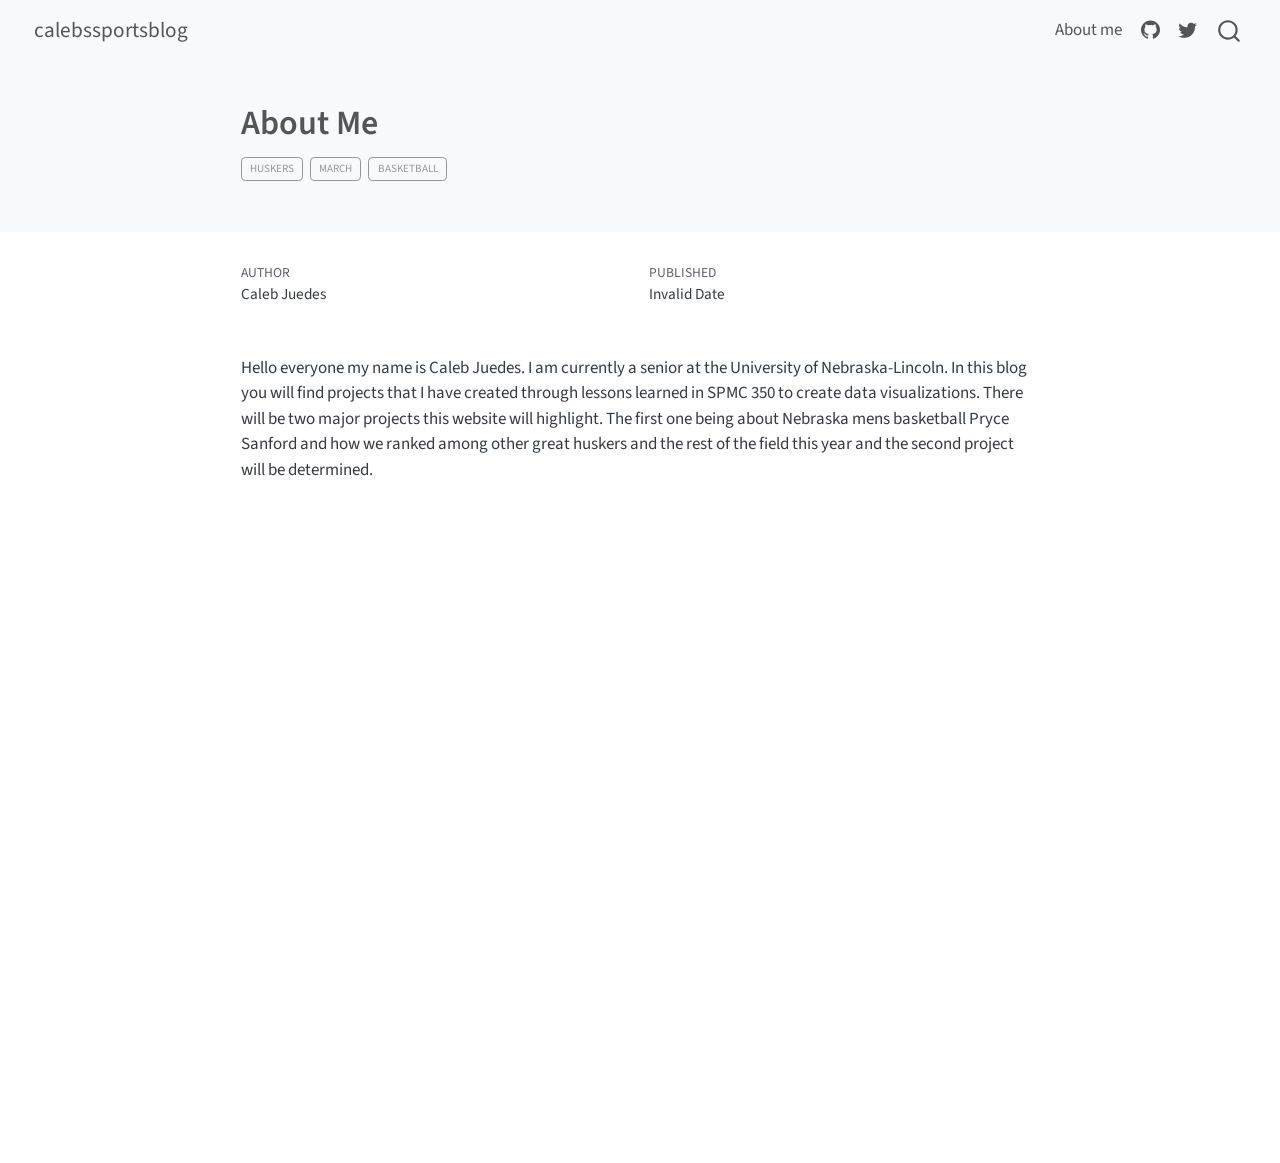
==== posts/index.html @ 45472164 "changes made" ====
<!DOCTYPE html>
<html xmlns="http://www.w3.org/1999/xhtml" lang="en" xml:lang="en"><head>

<meta charset="utf-8">
<meta name="generator" content="quarto-1.8.25">

<meta name="viewport" content="width=device-width, initial-scale=1.0, user-scalable=yes">

<meta name="author" content="Caleb Juedes">

<title>About Me – calebssportsblog</title>
<style>
code{white-space: pre-wrap;}
span.smallcaps{font-variant: small-caps;}
div.columns{display: flex; gap: min(4vw, 1.5em);}
div.column{flex: auto; overflow-x: auto;}
div.hanging-indent{margin-left: 1.5em; text-indent: -1.5em;}
ul.task-list{list-style: none;}
ul.task-list li input[type="checkbox"] {
  width: 0.8em;
  margin: 0 0.8em 0.2em -1em; /* quarto-specific, see https://github.com/quarto-dev/quarto-cli/issues/4556 */ 
  vertical-align: middle;
}
</style>


<script src="../site_libs/quarto-nav/quarto-nav.js"></script>
<script src="../site_libs/quarto-nav/headroom.min.js"></script>
<script src="../site_libs/clipboard/clipboard.min.js"></script>
<script src="../site_libs/quarto-search/autocomplete.umd.js"></script>
<script src="../site_libs/quarto-search/fuse.min.js"></script>
<script src="../site_libs/quarto-search/quarto-search.js"></script>
<meta name="quarto:offset" content="../">
<script src="../site_libs/quarto-html/quarto.js" type="module"></script>
<script src="../site_libs/quarto-html/tabsets/tabsets.js" type="module"></script>
<script src="../site_libs/quarto-html/axe/axe-check.js" type="module"></script>
<script src="../site_libs/quarto-html/popper.min.js"></script>
<script src="../site_libs/quarto-html/tippy.umd.min.js"></script>
<script src="../site_libs/quarto-html/anchor.min.js"></script>
<link href="../site_libs/quarto-html/tippy.css" rel="stylesheet">
<link href="../site_libs/quarto-html/quarto-syntax-highlighting-7b89279ff1a6dce999919e0e67d4d9ec.css" rel="stylesheet" id="quarto-text-highlighting-styles">
<script src="../site_libs/bootstrap/bootstrap.min.js"></script>
<link href="../site_libs/bootstrap/bootstrap-icons.css" rel="stylesheet">
<link href="../site_libs/bootstrap/bootstrap-5b4ad623e5705c0698d39aec6f10cf02.min.css" rel="stylesheet" append-hash="true" id="quarto-bootstrap" data-mode="light">
<script id="quarto-search-options" type="application/json">{
  "location": "navbar",
  "copy-button": false,
  "collapse-after": 3,
  "panel-placement": "end",
  "type": "overlay",
  "limit": 50,
  "keyboard-shortcut": [
    "f",
    "/",
    "s"
  ],
  "show-item-context": false,
  "language": {
    "search-no-results-text": "No results",
    "search-matching-documents-text": "matching documents",
    "search-copy-link-title": "Copy link to search",
    "search-hide-matches-text": "Hide additional matches",
    "search-more-match-text": "more match in this document",
    "search-more-matches-text": "more matches in this document",
    "search-clear-button-title": "Clear",
    "search-text-placeholder": "",
    "search-detached-cancel-button-title": "Cancel",
    "search-submit-button-title": "Submit",
    "search-label": "Search"
  }
}</script>


<link rel="stylesheet" href="../styles.css">
</head>

<body class="nav-fixed fullcontent quarto-light">

<div id="quarto-search-results"></div>
  <header id="quarto-header" class="headroom fixed-top quarto-banner">
    <nav class="navbar navbar-expand-lg " data-bs-theme="dark">
      <div class="navbar-container container-fluid">
      <div class="navbar-brand-container mx-auto">
    <a href="../index.html" class="navbar-brand navbar-brand-logo">
    </a>
    <a class="navbar-brand" href="../index.html">
    <span class="navbar-title">calebssportsblog</span>
    </a>
  </div>
            <div id="quarto-search" class="" title="Search"></div>
          <button class="navbar-toggler" type="button" data-bs-toggle="collapse" data-bs-target="#navbarCollapse" aria-controls="navbarCollapse" role="menu" aria-expanded="false" aria-label="Toggle navigation" onclick="if (window.quartoToggleHeadroom) { window.quartoToggleHeadroom(); }">
  <span class="navbar-toggler-icon"></span>
</button>
          <div class="collapse navbar-collapse" id="navbarCollapse">
            <ul class="navbar-nav navbar-nav-scroll ms-auto">
  <li class="nav-item">
    <a class="nav-link" href="../about.html"> 
<span class="menu-text">About me</span></a>
  </li>  
  <li class="nav-item compact">
    <a class="nav-link" href="https://github.com/"> <i class="bi bi-github" role="img">
</i> 
<span class="menu-text"></span></a>
  </li>  
  <li class="nav-item compact">
    <a class="nav-link" href="https://twitter.com"> <i class="bi bi-twitter" role="img">
</i> 
<span class="menu-text"></span></a>
  </li>  
</ul>
          </div> <!-- /navcollapse -->
            <div class="quarto-navbar-tools">
</div>
      </div> <!-- /container-fluid -->
    </nav>
</header>
<!-- content -->
<header id="title-block-header" class="quarto-title-block default page-columns page-full">
  <div class="quarto-title-banner page-columns page-full">
    <div class="quarto-title column-body">
      <h1 class="title">About Me</h1>
                                <div class="quarto-categories">
                <div class="quarto-category">huskers</div>
                <div class="quarto-category">march</div>
                <div class="quarto-category">basketball</div>
              </div>
                  </div>
  </div>
    
  
  <div class="quarto-title-meta">

      <div>
      <div class="quarto-title-meta-heading">Author</div>
      <div class="quarto-title-meta-contents">
               <p>Caleb Juedes </p>
            </div>
    </div>
      
      <div>
      <div class="quarto-title-meta-heading">Published</div>
      <div class="quarto-title-meta-contents">
        <p class="date">Invalid Date</p>
      </div>
    </div>
    
      
    </div>
    
  
  </header><div id="quarto-content" class="quarto-container page-columns page-rows-contents page-layout-article page-navbar">
<!-- sidebar -->
<!-- margin-sidebar -->
    
<!-- main -->
<main class="content quarto-banner-title-block" id="quarto-document-content">





<p>Hello everyone my name is Caleb Juedes. I am currently a senior at the University of Nebraska-Lincoln. In this blog you will find projects that I have created through lessons learned in SPMC 350 to create data visualizations. There will be two major projects this website will highlight. The first one being about Nebraska mens basketball Pryce Sanford and how we ranked among other great huskers and the rest of the field this year and the second project will be determined.</p>



</main> <!-- /main -->
<script id="quarto-html-after-body" type="application/javascript">
  window.document.addEventListener("DOMContentLoaded", function (event) {
    const icon = "";
    const anchorJS = new window.AnchorJS();
    anchorJS.options = {
      placement: 'right',
      icon: icon
    };
    anchorJS.add('.anchored');
    const isCodeAnnotation = (el) => {
      for (const clz of el.classList) {
        if (clz.startsWith('code-annotation-')) {                     
          return true;
        }
      }
      return false;
    }
    const onCopySuccess = function(e) {
      // button target
      const button = e.trigger;
      // don't keep focus
      button.blur();
      // flash "checked"
      button.classList.add('code-copy-button-checked');
      var currentTitle = button.getAttribute("title");
      button.setAttribute("title", "Copied!");
      let tooltip;
      if (window.bootstrap) {
        button.setAttribute("data-bs-toggle", "tooltip");
        button.setAttribute("data-bs-placement", "left");
        button.setAttribute("data-bs-title", "Copied!");
        tooltip = new bootstrap.Tooltip(button, 
          { trigger: "manual", 
            customClass: "code-copy-button-tooltip",
            offset: [0, -8]});
        tooltip.show();    
      }
      setTimeout(function() {
        if (tooltip) {
          tooltip.hide();
          button.removeAttribute("data-bs-title");
          button.removeAttribute("data-bs-toggle");
          button.removeAttribute("data-bs-placement");
        }
        button.setAttribute("title", currentTitle);
        button.classList.remove('code-copy-button-checked');
      }, 1000);
      // clear code selection
      e.clearSelection();
    }
    const getTextToCopy = function(trigger) {
      const outerScaffold = trigger.parentElement.cloneNode(true);
      const codeEl = outerScaffold.querySelector('code');
      for (const childEl of codeEl.children) {
        if (isCodeAnnotation(childEl)) {
          childEl.remove();
        }
      }
      return codeEl.innerText;
    }
    const clipboard = new window.ClipboardJS('.code-copy-button:not([data-in-quarto-modal])', {
      text: getTextToCopy
    });
    clipboard.on('success', onCopySuccess);
    if (window.document.getElementById('quarto-embedded-source-code-modal')) {
      const clipboardModal = new window.ClipboardJS('.code-copy-button[data-in-quarto-modal]', {
        text: getTextToCopy,
        container: window.document.getElementById('quarto-embedded-source-code-modal')
      });
      clipboardModal.on('success', onCopySuccess);
    }
      var localhostRegex = new RegExp(/^(?:http|https):\/\/localhost\:?[0-9]*\//);
      var mailtoRegex = new RegExp(/^mailto:/);
        var filterRegex = new RegExp("https:\/\/Calebjuedes26\.github\.io# you must change this appropriately for RSS feeds to work properly");
      var isInternal = (href) => {
          return filterRegex.test(href) || localhostRegex.test(href) || mailtoRegex.test(href);
      }
      // Inspect non-navigation links and adorn them if external
     var links = window.document.querySelectorAll('a[href]:not(.nav-link):not(.navbar-brand):not(.toc-action):not(.sidebar-link):not(.sidebar-item-toggle):not(.pagination-link):not(.no-external):not([aria-hidden]):not(.dropdown-item):not(.quarto-navigation-tool):not(.about-link)');
      for (var i=0; i<links.length; i++) {
        const link = links[i];
        if (!isInternal(link.href)) {
          // undo the damage that might have been done by quarto-nav.js in the case of
          // links that we want to consider external
          if (link.dataset.originalHref !== undefined) {
            link.href = link.dataset.originalHref;
          }
        }
      }
    function tippyHover(el, contentFn, onTriggerFn, onUntriggerFn) {
      const config = {
        allowHTML: true,
        maxWidth: 500,
        delay: 100,
        arrow: false,
        appendTo: function(el) {
            return el.parentElement;
        },
        interactive: true,
        interactiveBorder: 10,
        theme: 'quarto',
        placement: 'bottom-start',
      };
      if (contentFn) {
        config.content = contentFn;
      }
      if (onTriggerFn) {
        config.onTrigger = onTriggerFn;
      }
      if (onUntriggerFn) {
        config.onUntrigger = onUntriggerFn;
      }
      window.tippy(el, config); 
    }
    const noterefs = window.document.querySelectorAll('a[role="doc-noteref"]');
    for (var i=0; i<noterefs.length; i++) {
      const ref = noterefs[i];
      tippyHover(ref, function() {
        // use id or data attribute instead here
        let href = ref.getAttribute('data-footnote-href') || ref.getAttribute('href');
        try { href = new URL(href).hash; } catch {}
        const id = href.replace(/^#\/?/, "");
        const note = window.document.getElementById(id);
        if (note) {
          return note.innerHTML;
        } else {
          return "";
        }
      });
    }
    const xrefs = window.document.querySelectorAll('a.quarto-xref');
    const processXRef = (id, note) => {
      // Strip column container classes
      const stripColumnClz = (el) => {
        el.classList.remove("page-full", "page-columns");
        if (el.children) {
          for (const child of el.children) {
            stripColumnClz(child);
          }
        }
      }
      stripColumnClz(note)
      if (id === null || id.startsWith('sec-')) {
        // Special case sections, only their first couple elements
        const container = document.createElement("div");
        if (note.children && note.children.length > 2) {
          container.appendChild(note.children[0].cloneNode(true));
          for (let i = 1; i < note.children.length; i++) {
            const child = note.children[i];
            if (child.tagName === "P" && child.innerText === "") {
              continue;
            } else {
              container.appendChild(child.cloneNode(true));
              break;
            }
          }
          if (window.Quarto?.typesetMath) {
            window.Quarto.typesetMath(container);
          }
          return container.innerHTML
        } else {
          if (window.Quarto?.typesetMath) {
            window.Quarto.typesetMath(note);
          }
          return note.innerHTML;
        }
      } else {
        // Remove any anchor links if they are present
        const anchorLink = note.querySelector('a.anchorjs-link');
        if (anchorLink) {
          anchorLink.remove();
        }
        if (window.Quarto?.typesetMath) {
          window.Quarto.typesetMath(note);
        }
        if (note.classList.contains("callout")) {
          return note.outerHTML;
        } else {
          return note.innerHTML;
        }
      }
    }
    for (var i=0; i<xrefs.length; i++) {
      const xref = xrefs[i];
      tippyHover(xref, undefined, function(instance) {
        instance.disable();
        let url = xref.getAttribute('href');
        let hash = undefined; 
        if (url.startsWith('#')) {
          hash = url;
        } else {
          try { hash = new URL(url).hash; } catch {}
        }
        if (hash) {
          const id = hash.replace(/^#\/?/, "");
          const note = window.document.getElementById(id);
          if (note !== null) {
            try {
              const html = processXRef(id, note.cloneNode(true));
              instance.setContent(html);
            } finally {
              instance.enable();
              instance.show();
            }
          } else {
            // See if we can fetch this
            fetch(url.split('#')[0])
            .then(res => res.text())
            .then(html => {
              const parser = new DOMParser();
              const htmlDoc = parser.parseFromString(html, "text/html");
              const note = htmlDoc.getElementById(id);
              if (note !== null) {
                const html = processXRef(id, note);
                instance.setContent(html);
              } 
            }).finally(() => {
              instance.enable();
              instance.show();
            });
          }
        } else {
          // See if we can fetch a full url (with no hash to target)
          // This is a special case and we should probably do some content thinning / targeting
          fetch(url)
          .then(res => res.text())
          .then(html => {
            const parser = new DOMParser();
            const htmlDoc = parser.parseFromString(html, "text/html");
            const note = htmlDoc.querySelector('main.content');
            if (note !== null) {
              // This should only happen for chapter cross references
              // (since there is no id in the URL)
              // remove the first header
              if (note.children.length > 0 && note.children[0].tagName === "HEADER") {
                note.children[0].remove();
              }
              const html = processXRef(null, note);
              instance.setContent(html);
            } 
          }).finally(() => {
            instance.enable();
            instance.show();
          });
        }
      }, function(instance) {
      });
    }
        let selectedAnnoteEl;
        const selectorForAnnotation = ( cell, annotation) => {
          let cellAttr = 'data-code-cell="' + cell + '"';
          let lineAttr = 'data-code-annotation="' +  annotation + '"';
          const selector = 'span[' + cellAttr + '][' + lineAttr + ']';
          return selector;
        }
        const selectCodeLines = (annoteEl) => {
          const doc = window.document;
          const targetCell = annoteEl.getAttribute("data-target-cell");
          const targetAnnotation = annoteEl.getAttribute("data-target-annotation");
          const annoteSpan = window.document.querySelector(selectorForAnnotation(targetCell, targetAnnotation));
          const lines = annoteSpan.getAttribute("data-code-lines").split(",");
          const lineIds = lines.map((line) => {
            return targetCell + "-" + line;
          })
          let top = null;
          let height = null;
          let parent = null;
          if (lineIds.length > 0) {
              //compute the position of the single el (top and bottom and make a div)
              const el = window.document.getElementById(lineIds[0]);
              top = el.offsetTop;
              height = el.offsetHeight;
              parent = el.parentElement.parentElement;
            if (lineIds.length > 1) {
              const lastEl = window.document.getElementById(lineIds[lineIds.length - 1]);
              const bottom = lastEl.offsetTop + lastEl.offsetHeight;
              height = bottom - top;
            }
            if (top !== null && height !== null && parent !== null) {
              // cook up a div (if necessary) and position it 
              let div = window.document.getElementById("code-annotation-line-highlight");
              if (div === null) {
                div = window.document.createElement("div");
                div.setAttribute("id", "code-annotation-line-highlight");
                div.style.position = 'absolute';
                parent.appendChild(div);
              }
              div.style.top = top - 2 + "px";
              div.style.height = height + 4 + "px";
              div.style.left = 0;
              let gutterDiv = window.document.getElementById("code-annotation-line-highlight-gutter");
              if (gutterDiv === null) {
                gutterDiv = window.document.createElement("div");
                gutterDiv.setAttribute("id", "code-annotation-line-highlight-gutter");
                gutterDiv.style.position = 'absolute';
                const codeCell = window.document.getElementById(targetCell);
                const gutter = codeCell.querySelector('.code-annotation-gutter');
                gutter.appendChild(gutterDiv);
              }
              gutterDiv.style.top = top - 2 + "px";
              gutterDiv.style.height = height + 4 + "px";
            }
            selectedAnnoteEl = annoteEl;
          }
        };
        const unselectCodeLines = () => {
          const elementsIds = ["code-annotation-line-highlight", "code-annotation-line-highlight-gutter"];
          elementsIds.forEach((elId) => {
            const div = window.document.getElementById(elId);
            if (div) {
              div.remove();
            }
          });
          selectedAnnoteEl = undefined;
        };
          // Handle positioning of the toggle
      window.addEventListener(
        "resize",
        throttle(() => {
          elRect = undefined;
          if (selectedAnnoteEl) {
            selectCodeLines(selectedAnnoteEl);
          }
        }, 10)
      );
      function throttle(fn, ms) {
      let throttle = false;
      let timer;
        return (...args) => {
          if(!throttle) { // first call gets through
              fn.apply(this, args);
              throttle = true;
          } else { // all the others get throttled
              if(timer) clearTimeout(timer); // cancel #2
              timer = setTimeout(() => {
                fn.apply(this, args);
                timer = throttle = false;
              }, ms);
          }
        };
      }
        // Attach click handler to the DT
        const annoteDls = window.document.querySelectorAll('dt[data-target-cell]');
        for (const annoteDlNode of annoteDls) {
          annoteDlNode.addEventListener('click', (event) => {
            const clickedEl = event.target;
            if (clickedEl !== selectedAnnoteEl) {
              unselectCodeLines();
              const activeEl = window.document.querySelector('dt[data-target-cell].code-annotation-active');
              if (activeEl) {
                activeEl.classList.remove('code-annotation-active');
              }
              selectCodeLines(clickedEl);
              clickedEl.classList.add('code-annotation-active');
            } else {
              // Unselect the line
              unselectCodeLines();
              clickedEl.classList.remove('code-annotation-active');
            }
          });
        }
    const findCites = (el) => {
      const parentEl = el.parentElement;
      if (parentEl) {
        const cites = parentEl.dataset.cites;
        if (cites) {
          return {
            el,
            cites: cites.split(' ')
          };
        } else {
          return findCites(el.parentElement)
        }
      } else {
        return undefined;
      }
    };
    var bibliorefs = window.document.querySelectorAll('a[role="doc-biblioref"]');
    for (var i=0; i<bibliorefs.length; i++) {
      const ref = bibliorefs[i];
      const citeInfo = findCites(ref);
      if (citeInfo) {
        tippyHover(citeInfo.el, function() {
          var popup = window.document.createElement('div');
          citeInfo.cites.forEach(function(cite) {
            var citeDiv = window.document.createElement('div');
            citeDiv.classList.add('hanging-indent');
            citeDiv.classList.add('csl-entry');
            var biblioDiv = window.document.getElementById('ref-' + cite);
            if (biblioDiv) {
              citeDiv.innerHTML = biblioDiv.innerHTML;
            }
            popup.appendChild(citeDiv);
          });
          return popup.innerHTML;
        });
      }
    }
  });
  </script>
</div> <!-- /content -->




</body></html>
---- site_libs/quarto-html/tippy.css ----
.tippy-box[data-animation=fade][data-state=hidden]{opacity:0}[data-tippy-root]{max-width:calc(100vw - 10px)}.tippy-box{position:relative;background-color:#333;color:#fff;border-radius:4px;font-size:14px;line-height:1.4;white-space:normal;outline:0;transition-property:transform,visibility,opacity}.tippy-box[data-placement^=top]>.tippy-arrow{bottom:0}.tippy-box[data-placement^=top]>.tippy-arrow:before{bottom:-7px;left:0;border-width:8px 8px 0;border-top-color:initial;transform-origin:center top}.tippy-box[data-placement^=bottom]>.tippy-arrow{top:0}.tippy-box[data-placement^=bottom]>.tippy-arrow:before{top:-7px;left:0;border-width:0 8px 8px;border-bottom-color:initial;transform-origin:center bottom}.tippy-box[data-placement^=left]>.tippy-arrow{right:0}.tippy-box[data-placement^=left]>.tippy-arrow:before{border-width:8px 0 8px 8px;border-left-color:initial;right:-7px;transform-origin:center left}.tippy-box[data-placement^=right]>.tippy-arrow{left:0}.tippy-box[data-placement^=right]>.tippy-arrow:before{left:-7px;border-width:8px 8px 8px 0;border-right-color:initial;transform-origin:center right}.tippy-box[data-inertia][data-state=visible]{transition-timing-function:cubic-bezier(.54,1.5,.38,1.11)}.tippy-arrow{width:16px;height:16px;color:#333}.tippy-arrow:before{content:"";position:absolute;border-color:transparent;border-style:solid}.tippy-content{position:relative;padding:5px 9px;z-index:1}
---- site_libs/quarto-html/quarto-syntax-highlighting-7b89279ff1a6dce999919e0e67d4d9ec.css ----
/* quarto syntax highlight colors */
:root {
  --quarto-hl-ot-color: #003B4F;
  --quarto-hl-at-color: #657422;
  --quarto-hl-ss-color: #20794D;
  --quarto-hl-an-color: #5E5E5E;
  --quarto-hl-fu-color: #4758AB;
  --quarto-hl-st-color: #20794D;
  --quarto-hl-cf-color: #003B4F;
  --quarto-hl-op-color: #5E5E5E;
  --quarto-hl-er-color: #AD0000;
  --quarto-hl-bn-color: #AD0000;
  --quarto-hl-al-color: #AD0000;
  --quarto-hl-va-color: #111111;
  --quarto-hl-bu-color: inherit;
  --quarto-hl-ex-color: inherit;
  --quarto-hl-pp-color: #AD0000;
  --quarto-hl-in-color: #5E5E5E;
  --quarto-hl-vs-color: #20794D;
  --quarto-hl-wa-color: #5E5E5E;
  --quarto-hl-do-color: #5E5E5E;
  --quarto-hl-im-color: #00769E;
  --quarto-hl-ch-color: #20794D;
  --quarto-hl-dt-color: #AD0000;
  --quarto-hl-fl-color: #AD0000;
  --quarto-hl-co-color: #5E5E5E;
  --quarto-hl-cv-color: #5E5E5E;
  --quarto-hl-cn-color: #8f5902;
  --quarto-hl-sc-color: #5E5E5E;
  --quarto-hl-dv-color: #AD0000;
  --quarto-hl-kw-color: #003B4F;
}

/* other quarto variables */
:root {
  --quarto-font-monospace: SFMono-Regular, Menlo, Monaco, Consolas, "Liberation Mono", "Courier New", monospace;
}

/* syntax highlight based on Pandoc's rules */
pre > code.sourceCode > span {
  color: #003B4F;
}

code.sourceCode > span {
  color: #003B4F;
}

div.sourceCode,
div.sourceCode pre.sourceCode {
  color: #003B4F;
}

/* Normal */
code span {
  color: #003B4F;
}

/* Alert */
code span.al {
  color: #AD0000;
  font-style: inherit;
}

/* Annotation */
code span.an {
  color: #5E5E5E;
  font-style: inherit;
}

/* Attribute */
code span.at {
  color: #657422;
  font-style: inherit;
}

/* BaseN */
code span.bn {
  color: #AD0000;
  font-style: inherit;
}

/* BuiltIn */
code span.bu {
  font-style: inherit;
}

/* ControlFlow */
code span.cf {
  color: #003B4F;
  font-weight: bold;
  font-style: inherit;
}

/* Char */
code span.ch {
  color: #20794D;
  font-style: inherit;
}

/* Constant */
code span.cn {
  color: #8f5902;
  font-style: inherit;
}

/* Comment */
code span.co {
  color: #5E5E5E;
  font-style: inherit;
}

/* CommentVar */
code span.cv {
  color: #5E5E5E;
  font-style: italic;
}

/* Documentation */
code span.do {
  color: #5E5E5E;
  font-style: italic;
}

/* DataType */
code span.dt {
  color: #AD0000;
  font-style: inherit;
}

/* DecVal */
code span.dv {
  color: #AD0000;
  font-style: inherit;
}

/* Error */
code span.er {
  color: #AD0000;
  font-style: inherit;
}

/* Extension */
code span.ex {
  font-style: inherit;
}

/* Float */
code span.fl {
  color: #AD0000;
  font-style: inherit;
}

/* Function */
code span.fu {
  color: #4758AB;
  font-style: inherit;
}

/* Import */
code span.im {
  color: #00769E;
  font-style: inherit;
}

/* Information */
code span.in {
  color: #5E5E5E;
  font-style: inherit;
}

/* Keyword */
code span.kw {
  color: #003B4F;
  font-weight: bold;
  font-style: inherit;
}

/* Operator */
code span.op {
  color: #5E5E5E;
  font-style: inherit;
}

/* Other */
code span.ot {
  color: #003B4F;
  font-style: inherit;
}

/* Preprocessor */
code span.pp {
  color: #AD0000;
  font-style: inherit;
}

/* SpecialChar */
code span.sc {
  color: #5E5E5E;
  font-style: inherit;
}

/* SpecialString */
code span.ss {
  color: #20794D;
  font-style: inherit;
}

/* String */
code span.st {
  color: #20794D;
  font-style: inherit;
}

/* Variable */
code span.va {
  color: #111111;
  font-style: inherit;
}

/* VerbatimString */
code span.vs {
  color: #20794D;
  font-style: inherit;
}

/* Warning */
code span.wa {
  color: #5E5E5E;
  font-style: italic;
}

.prevent-inlining {
  content: "</";
}

/*# sourceMappingURL=3944bc705cfaf4c80e56f77c5205168a.css.map */
---- styles.css ----
/* css styles */
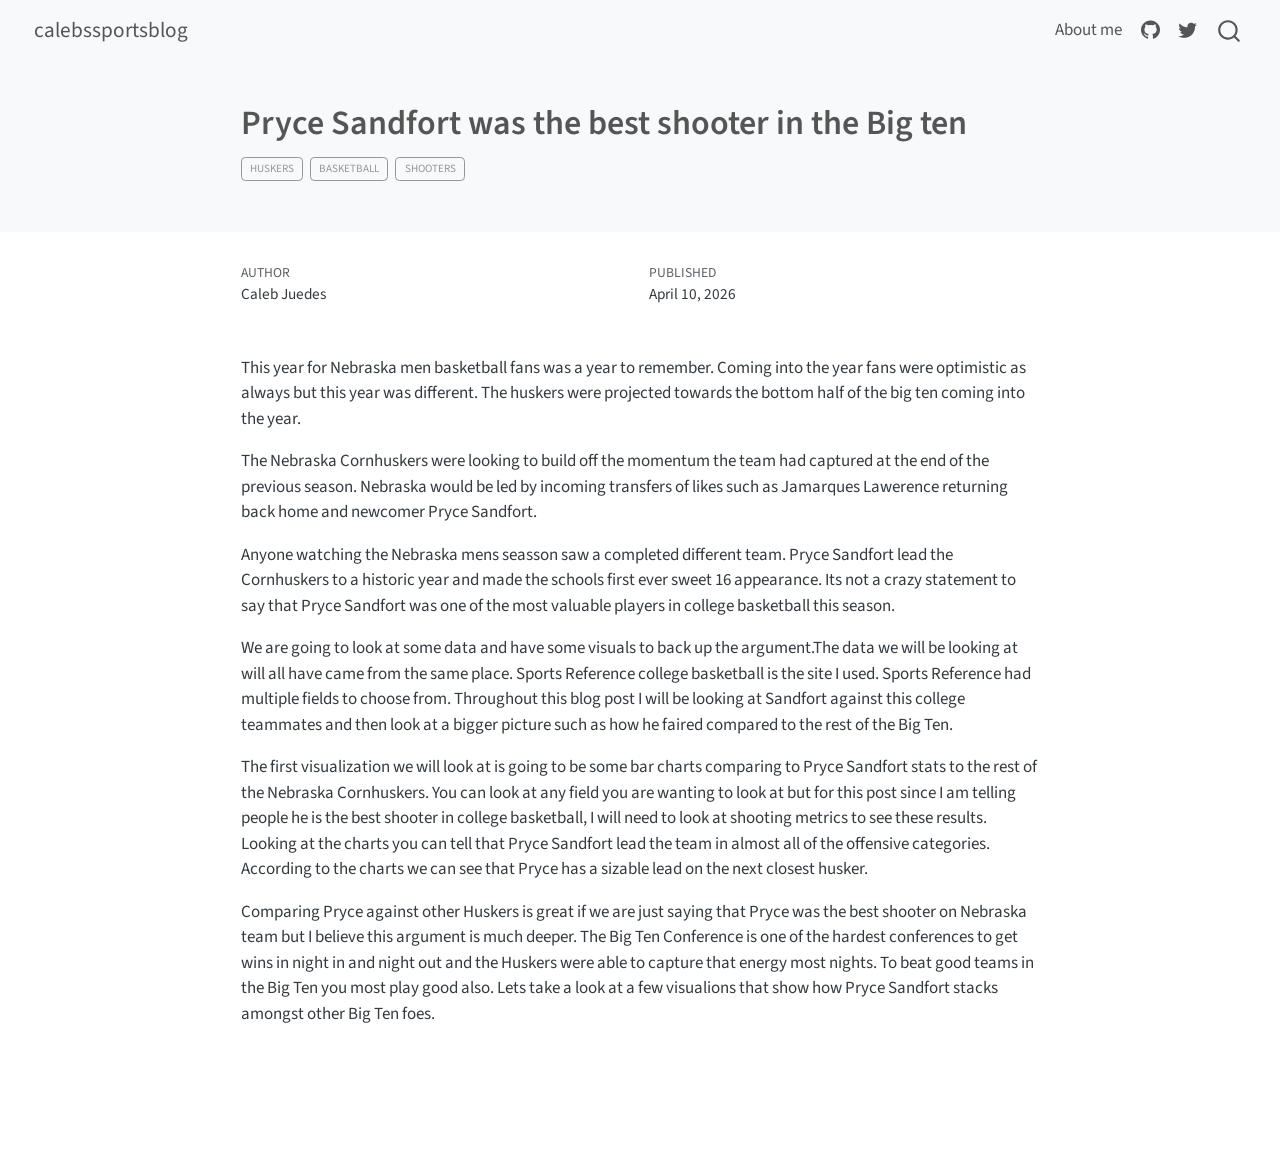
==== commit 1d664509: "change" ====
--- a/posts/index.html
+++ b/posts/index.html
@@ -7,8 +7,9 @@
 <meta name="viewport" content="width=device-width, initial-scale=1.0, user-scalable=yes">
 
 <meta name="author" content="Caleb Juedes">
-
-<title>About Me – calebssportsblog</title>
+<meta name="dcterms.date" content="2026-04-10">
+
+<title>Pryce Sandfort was the best shooter in the Big ten – calebssportsblog</title>
 <style>
 code{white-space: pre-wrap;}
 span.smallcaps{font-variant: small-caps;}
@@ -118,11 +119,11 @@
 <header id="title-block-header" class="quarto-title-block default page-columns page-full">
   <div class="quarto-title-banner page-columns page-full">
     <div class="quarto-title column-body">
-      <h1 class="title">About Me</h1>
+      <h1 class="title">Pryce Sandfort was the best shooter in the Big ten</h1>
                                 <div class="quarto-categories">
                 <div class="quarto-category">huskers</div>
-                <div class="quarto-category">march</div>
                 <div class="quarto-category">basketball</div>
+                <div class="quarto-category">shooters</div>
               </div>
                   </div>
   </div>
@@ -140,7 +141,7 @@
       <div>
       <div class="quarto-title-meta-heading">Published</div>
       <div class="quarto-title-meta-contents">
-        <p class="date">Invalid Date</p>
+        <p class="date">April 10, 2026</p>
       </div>
     </div>
     
@@ -159,7 +160,12 @@
 
 
 
-<p>Hello everyone my name is Caleb Juedes. I am currently a senior at the University of Nebraska-Lincoln. In this blog you will find projects that I have created through lessons learned in SPMC 350 to create data visualizations. There will be two major projects this website will highlight. The first one being about Nebraska mens basketball Pryce Sanford and how we ranked among other great huskers and the rest of the field this year and the second project will be determined.</p>
+<p>This year for Nebraska men basketball fans was a year to remember. Coming into the year fans were optimistic as always but this year was different. The huskers were projected towards the bottom half of the big ten coming into the year.</p>
+<p>The Nebraska Cornhuskers were looking to build off the momentum the team had captured at the end of the previous season. Nebraska would be led by incoming transfers of likes such as Jamarques Lawerence returning back home and newcomer Pryce Sandfort.</p>
+<p>Anyone watching the Nebraska mens seasson saw a completed different team. Pryce Sandfort lead the Cornhuskers to a historic year and made the schools first ever sweet 16 appearance. Its not a crazy statement to say that Pryce Sandfort was one of the most valuable players in college basketball this season.</p>
+<p>We are going to look at some data and have some visuals to back up the argument.The data we will be looking at will all have came from the same place. Sports Reference college basketball is the site I used. Sports Reference had multiple fields to choose from. Throughout this blog post I will be looking at Sandfort against this college teammates and then look at a bigger picture such as how he faired compared to the rest of the Big Ten.</p>
+<p>The first visualization we will look at is going to be some bar charts comparing to Pryce Sandfort stats to the rest of the Nebraska Cornhuskers. You can look at any field you are wanting to look at but for this post since I am telling people he is the best shooter in college basketball, I will need to look at shooting metrics to see these results. Looking at the charts you can tell that Pryce Sandfort lead the team in almost all of the offensive categories. According to the charts we can see that Pryce has a sizable lead on the next closest husker.</p>
+<p>Comparing Pryce against other Huskers is great if we are just saying that Pryce was the best shooter on Nebraska team but I believe this argument is much deeper. The Big Ten Conference is one of the hardest conferences to get wins in night in and night out and the Huskers were able to capture that energy most nights. To beat good teams in the Big Ten you most play good also. Lets take a look at a few visualions that show how Pryce Sandfort stacks amongst other Big Ten foes.</p>
 
 
 
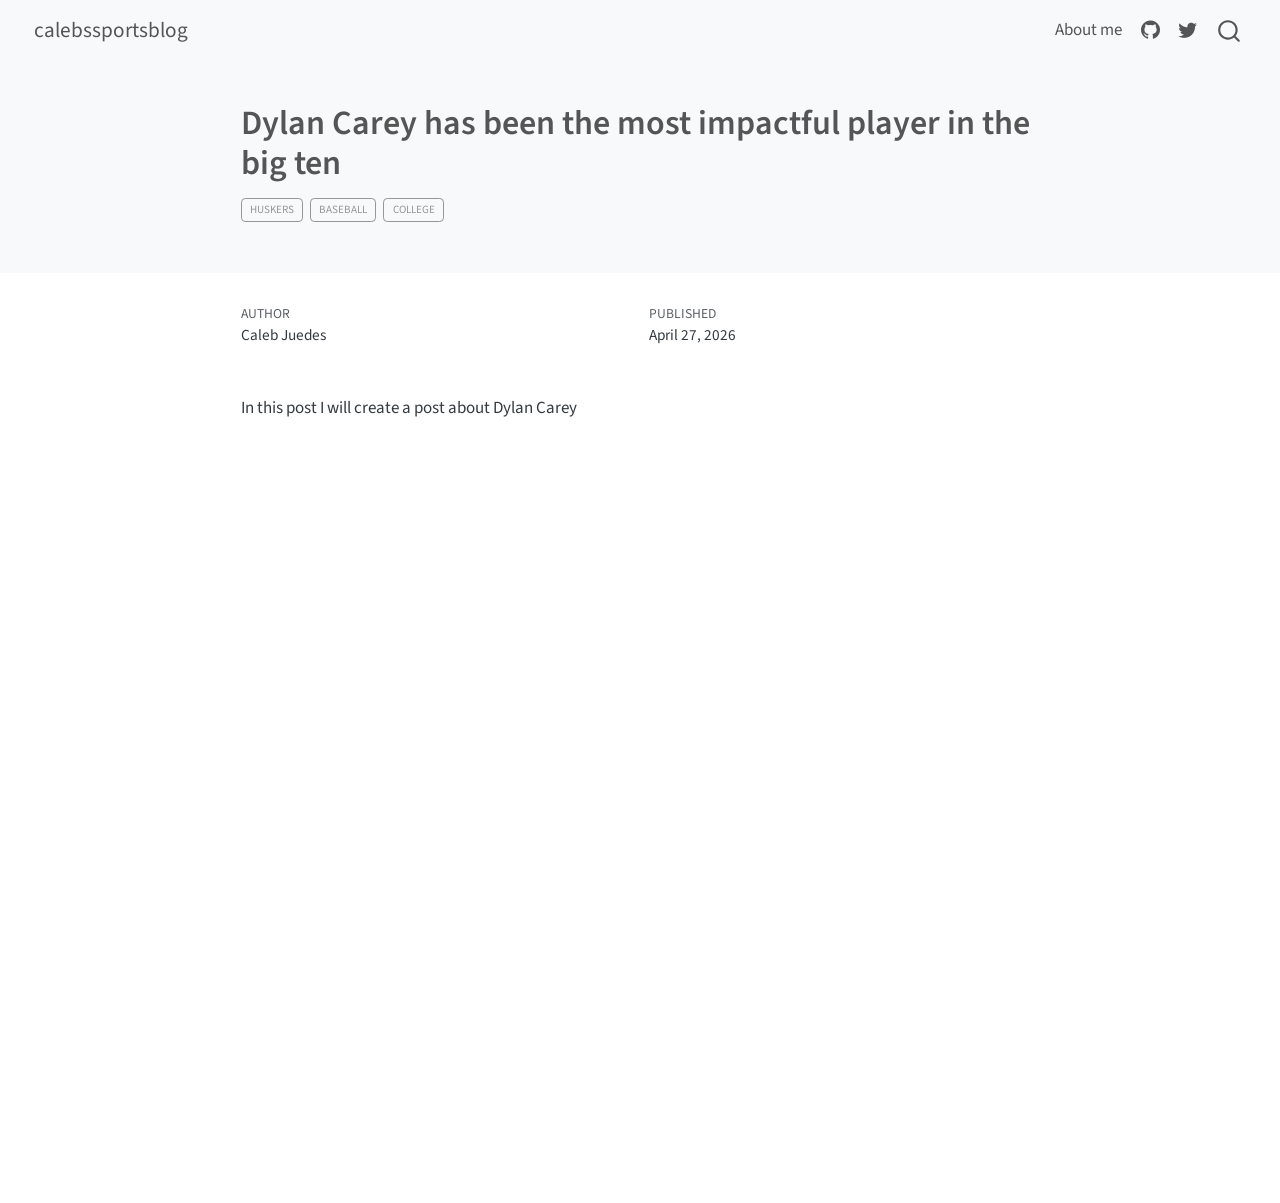
==== commit a1670e57: "changes made" ====
--- a/posts/index.html
+++ b/posts/index.html
@@ -7,9 +7,9 @@
 <meta name="viewport" content="width=device-width, initial-scale=1.0, user-scalable=yes">
 
 <meta name="author" content="Caleb Juedes">
-<meta name="dcterms.date" content="2026-04-10">
-
-<title>Pryce Sandfort was the best shooter in the Big ten – calebssportsblog</title>
+<meta name="dcterms.date" content="2026-04-27">
+
+<title>Dylan Carey has been the most impactful player in the big ten – calebssportsblog</title>
 <style>
 code{white-space: pre-wrap;}
 span.smallcaps{font-variant: small-caps;}
@@ -119,11 +119,11 @@
 <header id="title-block-header" class="quarto-title-block default page-columns page-full">
   <div class="quarto-title-banner page-columns page-full">
     <div class="quarto-title column-body">
-      <h1 class="title">Pryce Sandfort was the best shooter in the Big ten</h1>
+      <h1 class="title">Dylan Carey has been the most impactful player in the big ten</h1>
                                 <div class="quarto-categories">
                 <div class="quarto-category">huskers</div>
-                <div class="quarto-category">basketball</div>
-                <div class="quarto-category">shooters</div>
+                <div class="quarto-category">baseball</div>
+                <div class="quarto-category">college</div>
               </div>
                   </div>
   </div>
@@ -141,7 +141,7 @@
       <div>
       <div class="quarto-title-meta-heading">Published</div>
       <div class="quarto-title-meta-contents">
-        <p class="date">April 10, 2026</p>
+        <p class="date">April 27, 2026</p>
       </div>
     </div>
     
@@ -160,12 +160,7 @@
 
 
 
-<p>This year for Nebraska men basketball fans was a year to remember. Coming into the year fans were optimistic as always but this year was different. The huskers were projected towards the bottom half of the big ten coming into the year.</p>
-<p>The Nebraska Cornhuskers were looking to build off the momentum the team had captured at the end of the previous season. Nebraska would be led by incoming transfers of likes such as Jamarques Lawerence returning back home and newcomer Pryce Sandfort.</p>
-<p>Anyone watching the Nebraska mens seasson saw a completed different team. Pryce Sandfort lead the Cornhuskers to a historic year and made the schools first ever sweet 16 appearance. Its not a crazy statement to say that Pryce Sandfort was one of the most valuable players in college basketball this season.</p>
-<p>We are going to look at some data and have some visuals to back up the argument.The data we will be looking at will all have came from the same place. Sports Reference college basketball is the site I used. Sports Reference had multiple fields to choose from. Throughout this blog post I will be looking at Sandfort against this college teammates and then look at a bigger picture such as how he faired compared to the rest of the Big Ten.</p>
-<p>The first visualization we will look at is going to be some bar charts comparing to Pryce Sandfort stats to the rest of the Nebraska Cornhuskers. You can look at any field you are wanting to look at but for this post since I am telling people he is the best shooter in college basketball, I will need to look at shooting metrics to see these results. Looking at the charts you can tell that Pryce Sandfort lead the team in almost all of the offensive categories. According to the charts we can see that Pryce has a sizable lead on the next closest husker.</p>
-<p>Comparing Pryce against other Huskers is great if we are just saying that Pryce was the best shooter on Nebraska team but I believe this argument is much deeper. The Big Ten Conference is one of the hardest conferences to get wins in night in and night out and the Huskers were able to capture that energy most nights. To beat good teams in the Big Ten you most play good also. Lets take a look at a few visualions that show how Pryce Sandfort stacks amongst other Big Ten foes.</p>
+<p>In this post I will create a post about Dylan Carey</p>
 
 
 
